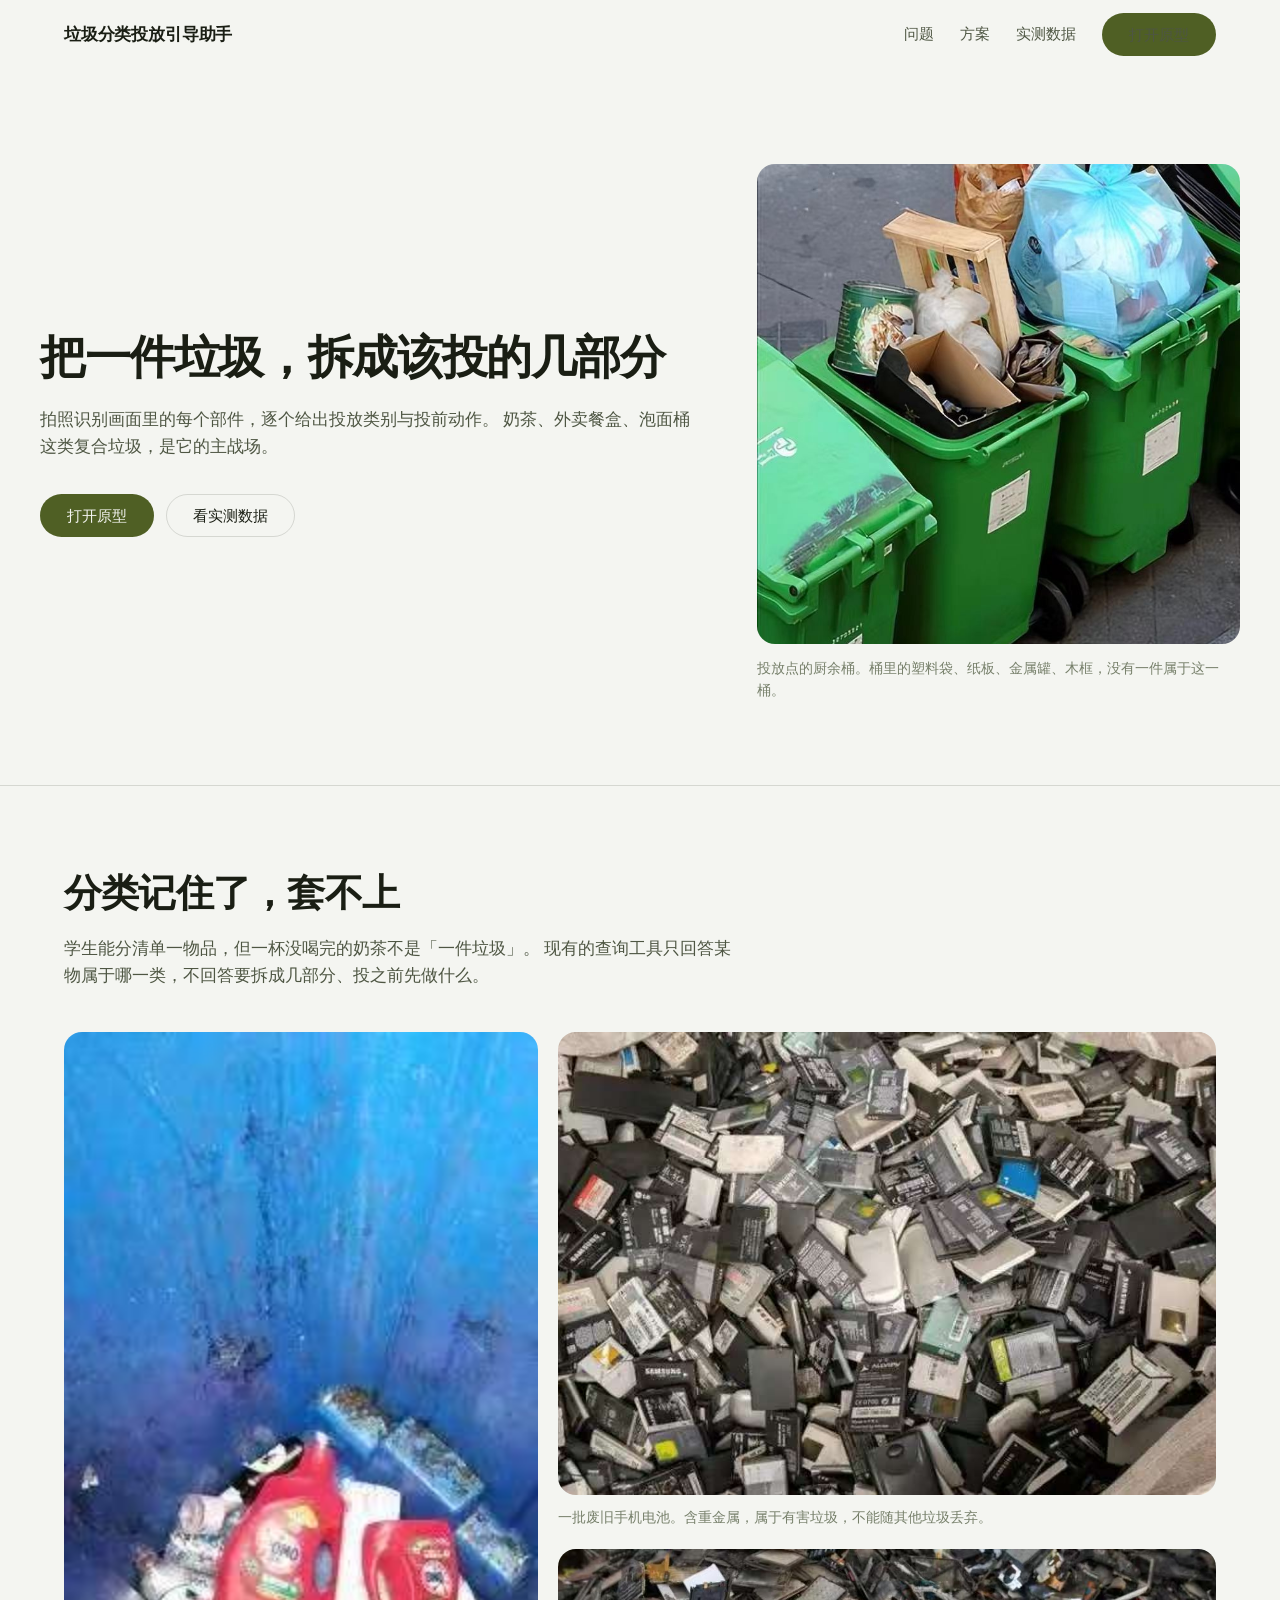
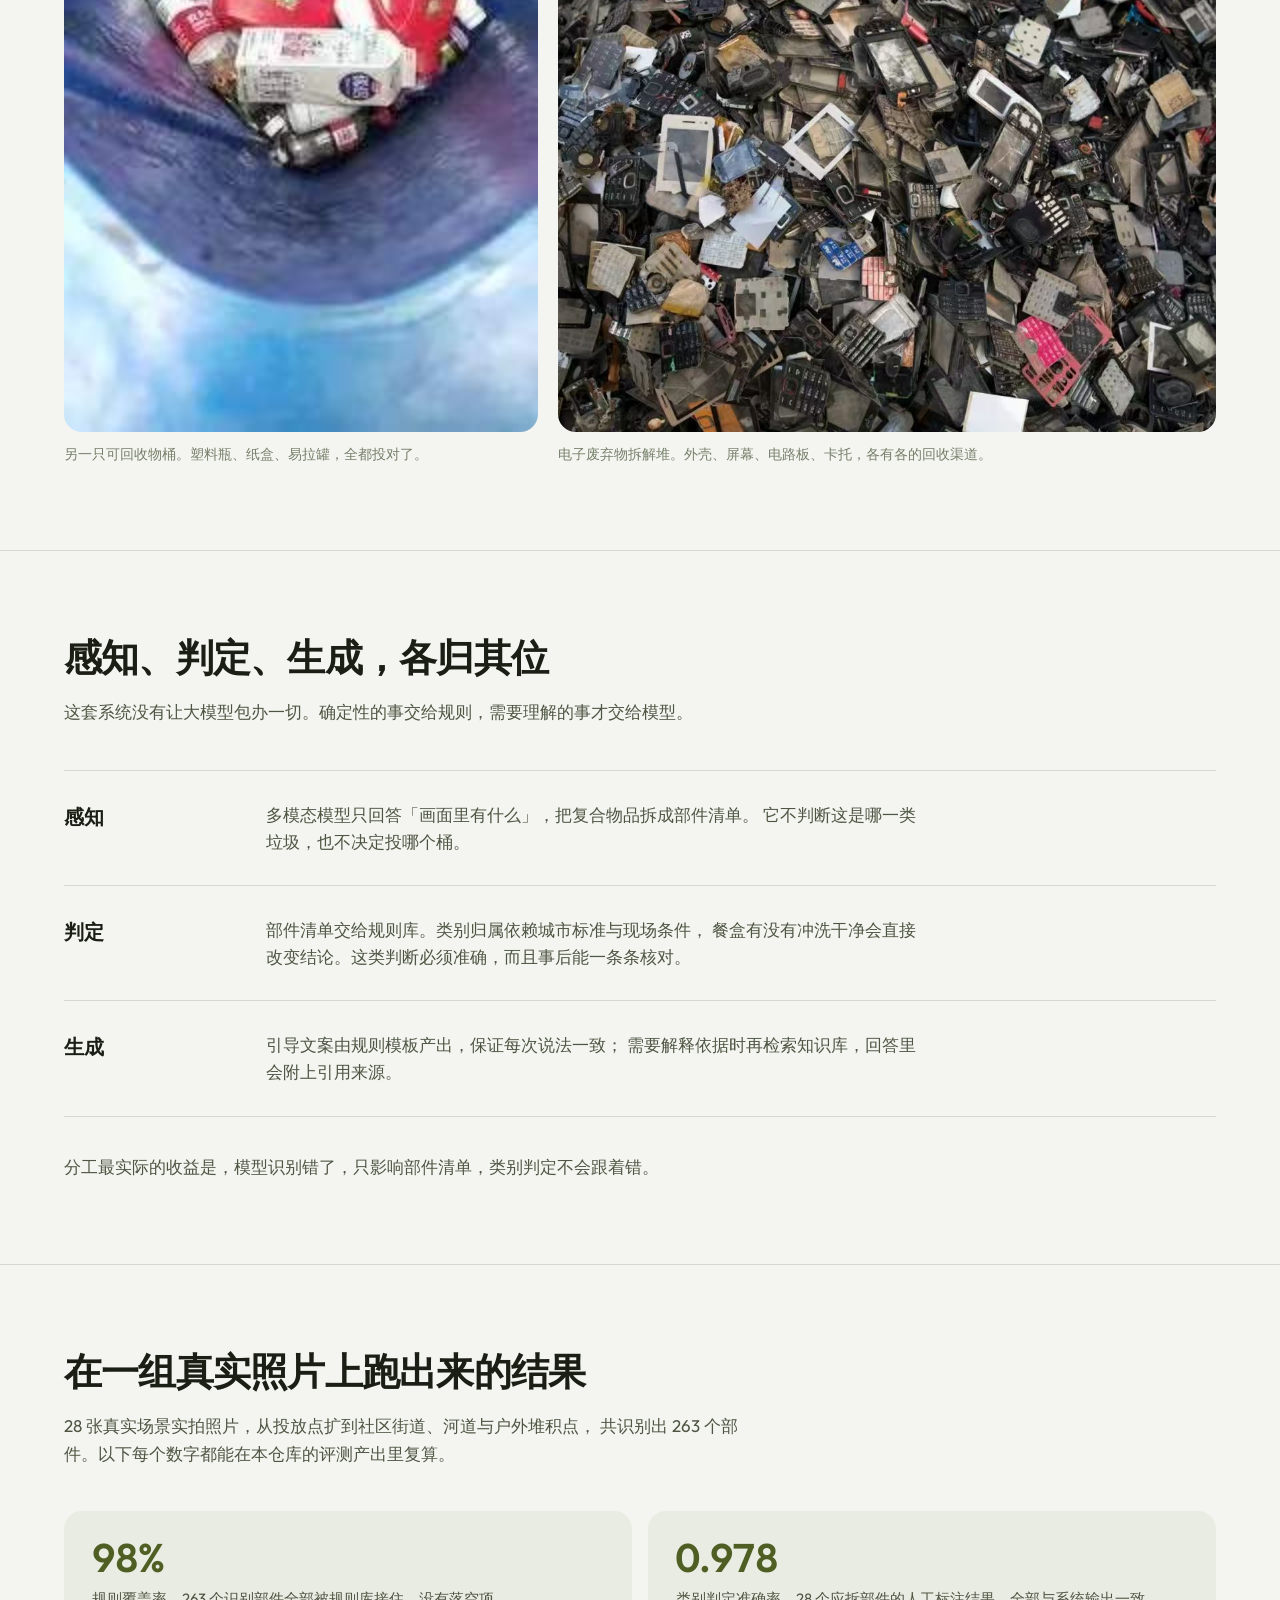
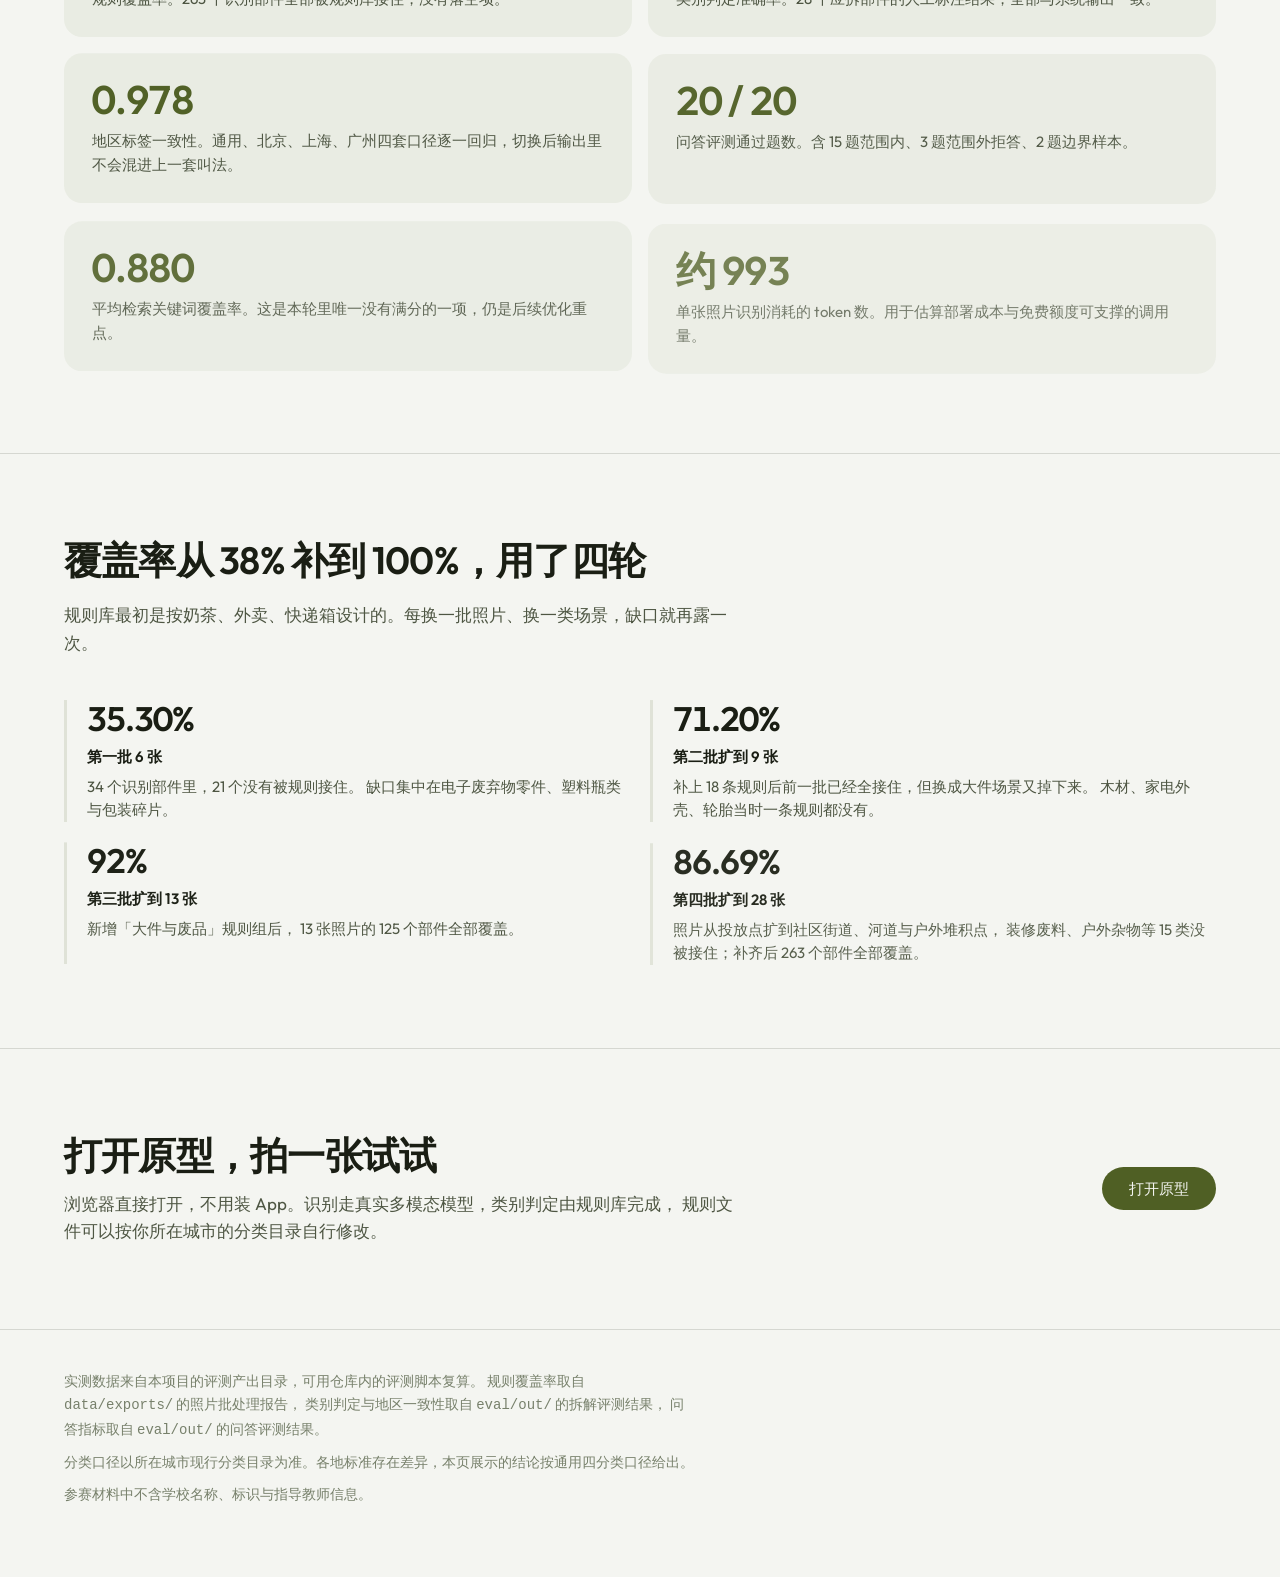
==== landing/index.html @ 1ef50c2e "垃圾分类投放引导助手：原型 + 作品介绍页 + 数据大屏 - prototype/：Gradio 原型（规则库、知识库、评测脚本） - docs/：GitHub Pages 站点（作品介绍页、数据大屏" ====
<!doctype html>
<html lang="zh-CN">
<head>
<meta charset="utf-8">
<meta name="viewport" content="width=device-width, initial-scale=1">
<title>垃圾分类投放引导助手</title>
<meta name="description" content="把一件复合垃圾拆成该投的几部分：拍照识别部件，按规则库判定投放类别与投前动作。">
<link rel="stylesheet" href="styles.css">
<link rel="manifest" href="/manifest.webmanifest">
<meta name="theme-color" content="#3A4032">
<link rel="icon" type="image/png" sizes="192x192" href="/pwa/icon-192.png">
<link rel="apple-touch-icon" href="/pwa/apple-touch-icon.png">
<meta name="mobile-web-app-capable" content="yes">
<meta name="apple-mobile-web-app-capable" content="yes">
<meta name="apple-mobile-web-app-title" content="垃圾投放引导">
</head>
<body>

<header class="topbar">
  <span class="wordmark">垃圾分类投放引导助手</span>
  <nav>
    <a href="#problem">问题</a>
    <a href="#method">方案</a>
    <a href="#data">实测数据</a>
    <a class="btn btn-primary" href="/">打开原型</a>
  </nav>
</header>

<main>

  <!-- ============================================================ Hero
       非对称分栏：文案在左，真实照片在右。
       文案元素 3 个：标题、说明、按钮组。无眉标、无 CTA 下方小字。 -->
  <section class="hero wrap" id="top">
    <div>
      <h1>把一件垃圾，拆成该投的几部分</h1>
      <p class="lede">
        拍照识别画面里的每个部件，逐个给出投放类别与投前动作。
        奶茶、外卖餐盒、泡面桶这类复合垃圾，是它的主战场。
      </p>
      <div class="cta-row">
        <a class="btn btn-primary" href="/">打开原型</a>
        <a class="btn btn-ghost" href="#data">看实测数据</a>
      </div>
    </div>
    <figure class="hero-figure">
      <img src="assets/hero-bin-mixed.jpg" width="760" height="1095"
           alt="投放点的绿色垃圾桶，桶内混有塑料袋、纸板、金属罐与木框">
      <figcaption class="cap">
        投放点的厨余桶。桶里的塑料袋、纸板、金属罐、木框，没有一件属于这一桶。
      </figcaption>
    </figure>
  </section>

  <!-- ============================================================ 问题 -->
  <section id="problem">
    <div class="wrap">
      <h2>分类记住了，套不上</h2>
      <p class="lede">
        学生能分清单一物品，但一杯没喝完的奶茶不是「一件垃圾」。
        现有的查询工具只回答某物属于哪一类，不回答要拆成几部分、投之前先做什么。
      </p>

      <!-- 变高宽比、非等分网格：左侧一张竖构图，右侧两张横构图 -->
      <div class="evidence">
        <figure class="evidence-tall reveal">
          <img src="assets/evidence-recyclable-bin.jpg" width="237" height="500"
               alt="可回收物桶内部，可见塑料瓶、纸盒与易拉罐">
          <figcaption class="cap">
            另一只可回收物桶。塑料瓶、纸盒、易拉罐，全都投对了。
          </figcaption>
        </figure>
        <figure class="reveal">
          <img src="assets/evidence-battery-pile.jpg" width="787" height="500"
               alt="一批废旧手机电池，含锂电池与塑料外壳">
          <figcaption class="cap">
            一批废旧手机电池。含重金属，属于有害垃圾，不能随其他垃圾丢弃。
          </figcaption>
        </figure>
        <figure class="reveal">
          <img src="assets/evidence-ewaste-pile.jpg" width="1080" height="720"
               alt="电子废弃物拆解堆，可见手机外壳、屏幕、电路板与卡托">
          <figcaption class="cap">
            电子废弃物拆解堆。外壳、屏幕、电路板、卡托，各有各的回收渠道。
          </figcaption>
        </figure>
      </div>
    </div>
  </section>

  <!-- ============================================================ 方案 -->
  <section id="method">
    <div class="wrap">
      <h2>感知、判定、生成，各归其位</h2>
      <p class="lede">
        这套系统没有让大模型包办一切。确定性的事交给规则，需要理解的事才交给模型。
      </p>

      <div class="layers">
        <div class="layer reveal">
          <h3>感知</h3>
          <p>
            多模态模型只回答「画面里有什么」，把复合物品拆成部件清单。
            它不判断这是哪一类垃圾，也不决定投哪个桶。
          </p>
        </div>
        <div class="layer reveal">
          <h3>判定</h3>
          <p>
            部件清单交给规则库。类别归属依赖城市标准与现场条件，
            餐盒有没有冲洗干净会直接改变结论。这类判断必须准确，而且事后能一条条核对。
          </p>
        </div>
        <div class="layer reveal">
          <h3>生成</h3>
          <p>
            引导文案由规则模板产出，保证每次说法一致；
            需要解释依据时再检索知识库，回答里会附上引用来源。
          </p>
        </div>
      </div>

      <p class="lede" style="margin-top:36px">
        分工最实际的收益是，模型识别错了，只影响部件清单，类别判定不会跟着错。
      </p>
    </div>
  </section>

  <!-- ============================================================ 实测数据 -->
  <section id="data">
    <div class="wrap">
      <h2>在一组真实照片上跑出来的结果</h2>
      <p class="lede">
        28 张真实场景实拍照片，从投放点扩到社区街道、河道与户外堆积点，
        共识别出 263 个部件。以下每个数字都能在本仓库的评测产出里复算。
      </p>

      <div class="metrics">
        <div class="metric reveal">
          <b>100%</b>
          <span>规则覆盖率。263 个识别部件全部被规则库接住，没有落空项。</span>
        </div>
        <div class="metric reveal">
          <b>1.000</b>
          <span>类别判定准确率。28 个应拆部件的人工标注结果，全部与系统输出一致。</span>
        </div>
        <div class="metric reveal">
          <b>1.000</b>
          <span>地区标签一致性。通用、北京、上海、广州四套口径逐一回归，切换后输出里不会混进上一套叫法。</span>
        </div>
        <div class="metric reveal">
          <b>20 / 20</b>
          <span>问答评测通过题数。含 15 题范围内、3 题范围外拒答、2 题边界样本。</span>
        </div>
        <div class="metric reveal">
          <b>0.900</b>
          <span>平均检索关键词覆盖率。这是本轮里唯一没有满分的一项，仍是后续优化重点。</span>
        </div>
        <div class="metric reveal">
          <b>约 1016</b>
          <span>单张照片识别消耗的 token 数。用于估算部署成本与免费额度可支撑的调用量。</span>
        </div>
      </div>
    </div>
  </section>

  <!-- ============================================================ 迭代过程 -->
  <section id="iteration">
    <div class="wrap">
      <h2>覆盖率从 38% 补到 100%，用了四轮</h2>
      <p class="lede">
        规则库最初是按奶茶、外卖、快递箱设计的。每换一批照片、换一类场景，缺口就再露一次。
      </p>

      <div class="rounds">
        <div class="round reveal">
          <b>38.24%</b>
          <strong>第一批 6 张</strong>
          <p>
            34 个识别部件里，21 个没有被规则接住。
            缺口集中在电子废弃物零件、塑料瓶类与包装碎片。
          </p>
        </div>
        <div class="round reveal">
          <b>77.14%</b>
          <strong>第二批扩到 9 张</strong>
          <p>
            补上 18 条规则后前一批已经全接住，但换成大件场景又掉下来。
            木材、家电外壳、轮胎当时一条规则都没有。
          </p>
        </div>
        <div class="round reveal">
          <b>100%</b>
          <strong>第三批扩到 13 张</strong>
          <p>
            新增「大件与废品」规则组后，
            13 张照片的 125 个部件全部覆盖。
          </p>
        </div>
        <div class="round reveal">
          <b>93.92%</b>
          <strong>第四批扩到 28 张</strong>
          <p>
            照片从投放点扩到社区街道、河道与户外堆积点，
            装修废料、户外杂物等 15 类没被接住；补齐后 263 个部件全部覆盖。
          </p>
        </div>
      </div>
    </div>
  </section>

  <!-- ============================================================ 结尾 -->
  <section id="open">
    <div class="wrap closing">
      <div>
        <h2>打开原型，拍一张试试</h2>
        <p class="lede">
          浏览器直接打开，不用装 App。识别走真实多模态模型，类别判定由规则库完成，
          规则文件可以按你所在城市的分类目录自行修改。
        </p>
      </div>
      <a class="btn btn-primary" href="/">打开原型</a>
    </div>
  </section>

</main>

<footer>
  <div class="wrap">
    <p>
       实测数据来自本项目的评测产出目录，可用仓库内的评测脚本复算。
      规则覆盖率取自 <code>data/exports/</code> 的照片批处理报告，
      类别判定与地区一致性取自 <code>eval/out/</code> 的拆解评测结果，
      问答指标取自 <code>eval/out/</code> 的问答评测结果。
    </p>
    <p>
      分类口径以所在城市现行分类目录为准。各地标准存在差异，本页展示的结论按通用四分类口径给出。
    </p>
    <p>
      参赛材料中不含学校名称、标识与指导教师信息。
    </p>
  </div>
</footer>

<!-- GSAP + ScrollTrigger 本地化，断网也能跑；两个文件加起来 110 KB -->
<script src="vendor/gsap.min.js"></script>
<script src="vendor/ScrollTrigger.min.js"></script>
<script>
/*
  动效分四层，都挂在 GSAP 上：
    1) 首屏入场：标题、说明、按钮、配图按次序到位
    2) 段落进场：ScrollTrigger.batch 替代原来手写的 IntersectionObserver
    3) 数字滚动：指标卡与迭代卡的数字从 0 滚到目标值
    4) 配图轻微视差：滚动时比正文慢一点，做出层次

  两条兜底：
    · gsap 没加载成功就把所有 .reveal 显示出来，内容不受影响
    · 系统开了"减少动态效果"时只显示，不做动画（gsap.matchMedia 处理）
*/
(function () {
  var items = document.querySelectorAll('.reveal');
  function showAll() {
    items.forEach(function (el) { el.classList.add('is-in'); });
  }

  if (!window.gsap || !window.ScrollTrigger) { showAll(); return; }
  gsap.registerPlugin(ScrollTrigger);

  // 交给 GSAP 之后，CSS 那条兜底过渡要让位，否则两边会各动一次
  document.documentElement.classList.add('gsap-on');

  var mm = gsap.matchMedia();

  mm.add(
    { motion: '(prefers-reduced-motion: no-preference)', reduce: '(prefers-reduced-motion: reduce)' },
    function (ctx) {
      // 系统要求减少动态效果：只把内容显示出来
      if (ctx.conditions.reduce) { showAll(); return; }

      gsap.defaults({ ease: 'power2.out', duration: 0.7 });

      // 1) 首屏入场。transform + autoAlpha，不动布局属性
      var intro = gsap.timeline();
      intro
        .from('.hero h1', { y: 26, autoAlpha: 0 })
        .from('.hero .lede', { y: 18, autoAlpha: 0 }, '-=0.45')
        .from('.hero .cta-row > *', { y: 14, autoAlpha: 0, stagger: 0.08 }, '-=0.42')
        .from('.hero-figure', { y: 30, autoAlpha: 0, scale: 0.99 }, 0.12);

      // 2) 段落进场：同一个批次一起进来，按批次错开
      ScrollTrigger.batch('.reveal', {
        start: 'top 88%',
        once: true,
        onEnter: function (batch) {
          batch.forEach(function (el) { el.classList.add('is-in'); });
          gsap.fromTo(
            batch,
            { autoAlpha: 0, y: 20 },
            { autoAlpha: 1, y: 0, duration: 0.62, stagger: 0.08, clearProps: 'all' }
          );
        }
      });

      // 3) 数字滚动：把已有的数值从 0 滚上去，保留原文字里的前后缀
      function countUp(el) {
        var raw = el.textContent;
        var m = raw.match(/^(\D*?)(\d[\d,]*(?:\.\d+)?)([\s\S]*)$/);
        if (!m) return;
        var prefix = m[1];
        var numStr = m[2];
        var suffix = m[3];
        var target = parseFloat(numStr.replace(/,/g, ''));
        var decimals = (numStr.split('.')[1] || '').length;
        var box = { v: 0 };
        gsap.to(box, {
          v: target, duration: 1.1, ease: 'power2.out',
          onUpdate: function () {
            var s = decimals ? box.v.toFixed(decimals) : String(Math.round(box.v));
            el.textContent = prefix + s + suffix;
          },
          onComplete: function () { el.textContent = raw; }
        });
      }

      ['.metrics', '.rounds'].forEach(function (sel) {
        var host = document.querySelector(sel);
        if (!host) return;
        ScrollTrigger.create({
          trigger: host,
          start: 'top 82%',
          once: true,
          onEnter: function () {
            host.querySelectorAll('b').forEach(countUp);
          }
        });
      });

      // 4) 配图轻微视差：只给首屏那张，幅度小
      gsap.to('.hero-figure img', {
        yPercent: -5,
        ease: 'none',
        scrollTrigger: { trigger: '.hero', start: 'top top', end: 'bottom top', scrub: true }
      });
    }
  );

  // 图片加载完再量一次位置，避免触发点算错
  window.addEventListener('load', function () { ScrollTrigger.refresh(); });

  // 万一上面某一步抛错导致内容还藏着，1.5 秒后无条件显示
  setTimeout(function () {
    document.querySelectorAll('.reveal:not(.is-in)').forEach(function (el) {
      el.classList.add('is-in');
    });
  }, 1500);
})();
</script>

</body>
</html>
---- landing/styles.css ----
/* ============================================================================
   垃圾分类投放引导助手 · 作品介绍页

   Design Read（技能 §0.B）
   ---------------------------------------------------------------
   Reading this as: a competition-entry project page for expert judges,
   with a trust-first evidence-led language, leaning toward native CSS +
   a geometric grotesk (Outfit, self-hosted) + restrained scroll-reveal motion.

   Dial 取值（技能 §1，由 design read 推导，非静默使用基线 8/6/4）
   ---------------------------------------------------------------
     DESIGN_VARIANCE   6   落地页默认区间是 7-9，但受众是打分的评委，
                           要向 trust-first 一档（3-4）靠，取中间值。
                           高于 4，因此按 §4.3 禁用居中 Hero，改用非对称分栏。
     MOTION_INTENSITY  4   §1 的 4-7 档：纯 CSS 过渡 + 滚动进场。
                           不做滚动劫持、不做视差。
     VISUAL_DENSITY    4   标准间距，每节"短标题 + 短说明 + 一个视觉或 CTA"。

   设计系统（技能 §2）
   ---------------------------------------------------------------
   不属于 §2.A 的任何官方设计系统，按 §2.B 如实标注为"审美方向"，
   用原生 CSS 实现；没有借用任何设计系统的 token 再覆盖它。

   色彩（技能 §4.2 / §8.B）
   ---------------------------------------------------------------
   单一强调色（深苔绿），饱和度 < 80%；中性底不用奶油白、不用冷灰；
   无纯黑纯白；浅深两套由 prefers-color-scheme 驱动，属 §4.11 允许的
   auto 模式（页面只有一套主题系统，不做节内反转）。

   形状（技能 §4.4 SHAPE CONSISTENCY LOCK）
   ---------------------------------------------------------------
   全站只有两档圆角，规则文档化并处处遵守：
     图片与卡片 18px；按钮与标签 999px（全圆角）。

   图标（技能 §3.C）
   ---------------------------------------------------------------
   不使用任何图标，也就不存在"手写 SVG 路径"的问题。
   图标库需要外链 CDN，在国内网络与离线演示下都是负债；
   本页的信息量由排版承担，品牌以字标呈现。
   ============================================================================ */

@font-face {
    font-family: "Outfit";
    font-style: normal;
    font-weight: 300 800;
    font-display: swap;
    src: url("fonts/outfit-latin.woff2") format("woff2");
    unicode-range: U+0000-00FF, U+0131, U+0152-0153, U+02BB-02BC, U+02C6, U+02DA,
        U+02DC, U+0304, U+0308, U+0329, U+2000-206F, U+2074, U+20AC, U+2122,
        U+2191, U+2193, U+2212, U+2215, U+FEFF, U+FFFD;
}
@font-face {
    font-family: "Outfit";
    font-style: normal;
    font-weight: 300 800;
    font-display: swap;
    src: url("fonts/outfit-latin-ext.woff2") format("woff2");
    unicode-range: U+0100-02BA, U+02BD-02C5, U+02C7-02CC, U+02CE-02D7, U+02DD-02FF,
        U+0304, U+0308, U+0329, U+1D00-1DBF, U+1E00-1E9F, U+1EF2-1EFF, U+2020,
        U+20A0-20AB, U+20AD-20C0, U+2113, U+2C60-2C7F, U+A720-A7FF;
}

:root {
    --bg: #f4f5f1;
    --surface: #e9ece3;
    --line: rgba(26, 30, 20, 0.14);
    --text: #1a1e14;
    --text-2: #4e5643;
    --text-3: #77806b;
    --accent: #4f5f24;
    --accent-soft: rgba(79, 95, 36, 0.12);

    --radius: 18px;
    --radius-pill: 999px;

    --maxw: 1200px;
    --ease: cubic-bezier(0.16, 1, 0.3, 1);
    --font: "Outfit", "PingFang SC", "Microsoft YaHei", "Hiragino Sans GB",
        system-ui, sans-serif;
}

@media (prefers-color-scheme: dark) {
    :root {
        --bg: #12150d;
        --surface: #1c2114;
        --line: rgba(233, 236, 227, 0.16);
        --text: #e9ece3;
        --text-2: #a9b39b;
        --text-3: #7f8a72;
        --accent: #a9c46a;
        --accent-soft: rgba(169, 196, 106, 0.16);
    }
}

*,
*::before,
*::after {
    box-sizing: border-box;
}

html {
    scroll-behavior: smooth;
}

body {
    margin: 0;
    background: var(--bg);
    color: var(--text);
    font-family: var(--font);
    font-size: 17px;
    line-height: 1.6;
    -webkit-font-smoothing: antialiased;
}

img {
    display: block;
    max-width: 100%;
    border-radius: var(--radius);
    background: var(--surface);
}

a {
    color: var(--accent);
    text-decoration: none;
}

.wrap {
    max-width: var(--maxw);
    margin: 0 auto;
    padding: 0 24px;
}

/* ---------------------------------------------------------------- 顶部导航
   §4.7：桌面端单行，最大高度 80px。 */
.topbar {
    display: flex;
    align-items: center;
    justify-content: space-between;
    gap: 24px;
    height: 68px;
    max-width: var(--maxw);
    margin: 0 auto;
    padding: 0 24px;
}

.wordmark {
    font-size: 17px;
    font-weight: 600;
    letter-spacing: -0.01em;
    color: var(--text);
    white-space: nowrap;
}

.topbar nav {
    display: flex;
    align-items: center;
    gap: 26px;
}

.topbar nav a {
    font-size: 15px;
    color: var(--text-2);
    transition: color 200ms var(--ease);
}

.topbar nav a:hover {
    color: var(--text);
}

/* ---------------------------------------------------------------- 按钮 */
.btn {
    display: inline-flex;
    align-items: center;
    justify-content: center;
    white-space: nowrap;
    border-radius: var(--radius-pill);
    border: 1px solid transparent;
    font-family: inherit;
    font-size: 15px;
    font-weight: 500;
    line-height: 1;
    padding: 13px 26px;
    cursor: pointer;
    transition: transform 200ms var(--ease), background 200ms var(--ease),
        color 200ms var(--ease);
}

.btn-primary {
    background: var(--accent);
    color: var(--bg);
}

.btn-ghost {
    background: transparent;
    color: var(--text);
    border-color: var(--line);
}

.btn:hover {
    transform: translateY(-1px);
}

.btn:active {
    transform: scale(0.98);
}

/* ---------------------------------------------------------------- 通用区块 */
section {
    padding: 84px 0;
}

section + section {
    border-top: 1px solid var(--line);
}

h2 {
    margin: 0 0 18px 0;
    max-width: 24ch;
    font-size: clamp(26px, 3.2vw, 38px);
    font-weight: 600;
    line-height: 1.2;
    letter-spacing: -0.02em;
}

.lede {
    margin: 0;
    max-width: 62ch;
    font-size: 17px;
    color: var(--text-2);
}

/* ---------------------------------------------------------------- Hero
   §4.3：VARIANCE 6 > 4，禁用居中 Hero，改用非对称分栏。
   §4.7：文案元素共 3 个（标题 / 说明 / 按钮组），无眉标、无 CTA 下方小字。
   顶部内边距 96px，未超过 6rem 上限。 */
.hero {
    display: grid;
    grid-template-columns: 1.15fr 0.85fr;
    gap: 64px;
    align-items: center;
    padding: 96px 0 84px 0;
}

.hero h1 {
    margin: 0 0 22px 0;
    font-size: clamp(30px, 4vw, 46px);
    font-weight: 600;
    line-height: 1.18;
    letter-spacing: -0.03em;
}

.hero .lede {
    margin-bottom: 34px;
}

.cta-row {
    display: flex;
    flex-wrap: wrap;
    gap: 12px;
}

.hero-figure {
    margin: 0;
}

.hero-figure img {
    width: 100%;
    aspect-ratio: 3 / 4;
    max-height: 480px;
    object-fit: cover;
}

/* 功能性说明写在图片之外，不叠加在图上（§9.F） */
.cap {
    margin: 14px 0 0 0;
    font-size: 14px;
    line-height: 1.55;
    color: var(--text-3);
}

/* ---------------------------------------------------------------- 证据带
   §4.3 / §7：VARIANCE 6 → 变高宽比、非等分网格。 */
.evidence {
    display: grid;
    grid-template-columns: 0.72fr 1fr;
    gap: 20px;
    margin-top: 44px;
}

.evidence-tall {
    grid-row: span 2;
}

.evidence figure {
    margin: 0;
    display: flex;
    flex-direction: column;
}

.evidence img {
    width: 100%;
    height: 100%;
    object-fit: cover;
}

.evidence-tall img {
    min-height: 380px;
}

.evidence figure:not(.evidence-tall) img {
    min-height: 180px;
}

.evidence .cap {
    margin-top: 12px;
}

/* ---------------------------------------------------------------- 三层分工
   排版承担结构，不画装饰性线条，也不做假界面（§4.8 / §9.F）。 */
.layers {
    display: grid;
    gap: 0;
    margin-top: 44px;
    border-top: 1px solid var(--line);
}

.layer {
    display: grid;
    grid-template-columns: 170px 1fr;
    gap: 32px;
    padding: 30px 0;
    border-bottom: 1px solid var(--line);
}

.layer h3 {
    margin: 0;
    font-size: 20px;
    font-weight: 600;
    letter-spacing: -0.01em;
}

.layer p {
    margin: 0;
    max-width: 60ch;
    color: var(--text-2);
}

/* ---------------------------------------------------------------- 实测数据
   §4.9：规格清单不用逐行下边框，改 2 列卡片网格。 */
.metrics {
    display: grid;
    grid-template-columns: repeat(2, 1fr);
    gap: 16px;
    margin-top: 44px;
}

.metric {
    background: var(--surface);
    border-radius: var(--radius);
    padding: 26px 28px;
}

.metric b {
    display: block;
    font-size: 40px;
    font-weight: 600;
    line-height: 1;
    letter-spacing: -0.03em;
    font-variant-numeric: tabular-nums;
    color: var(--accent);
}

.metric span {
    display: block;
    margin-top: 10px;
    font-size: 15px;
    color: var(--text-2);
}

/* ---------------------------------------------------------------- 迭代过程 */
.rounds {
  display: grid;
  grid-template-columns: repeat(2, 1fr);
  gap: 20px;
  margin-top: 44px;
}

.round {
    border-left: 3px solid var(--accent-soft);
    padding-left: 20px;
}

.round b {
    display: block;
    font-size: 34px;
    font-weight: 600;
    line-height: 1.1;
    letter-spacing: -0.03em;
    font-variant-numeric: tabular-nums;
}

.round strong {
    display: block;
    margin-top: 8px;
    font-size: 15px;
    font-weight: 600;
}

.round p {
    margin: 6px 0 0 0;
    font-size: 15px;
    line-height: 1.55;
    color: var(--text-2);
}

/* ---------------------------------------------------------------- 结尾 */
.closing {
    display: grid;
    grid-template-columns: 1fr auto;
    gap: 40px;
    align-items: center;
}

.closing h2 {
    margin-bottom: 12px;
}

footer {
    padding: 40px 0 64px 0;
    border-top: 1px solid var(--line);
    font-size: 14px;
    line-height: 1.7;
    color: var(--text-3);
}

footer p {
    margin: 0 0 8px 0;
    max-width: 70ch;
}

/* ---------------------------------------------------------------- 滚动进场
   §5.D：使用 IntersectionObserver，不用 window.addEventListener('scroll')。
   §6.A：只动 transform 与 opacity。
   §6.B：reduced-motion 下全部塌缩为静态。 */
.reveal {
  opacity: 0;
  transform: translateY(20px);
}

/* 没有 GSAP 时（脚本没加载或浏览器不支持）用 CSS 过渡兜底。
   GSAP 接管后 html 上会加 .gsap-on，这条让位，避免两边各动一次。 */
html:not(.gsap-on) .reveal {
  transition: opacity 520ms var(--ease), transform 520ms var(--ease);
}

.reveal.is-in {
    opacity: 1;
    transform: none;
}

@media (prefers-reduced-motion: reduce) {
    html {
        scroll-behavior: auto;
    }
    .reveal {
        opacity: 1;
        transform: none;
        transition: none;
    }
    .btn:hover,
    .btn:active {
        transform: none;
    }
}

/* ---------------------------------------------------------------- 断点
   §4.7 / §7：高方差布局在 <768px 必须显式收敛为单列。 */
@media (max-width: 980px) {
    .hero {
        grid-template-columns: 1fr;
        gap: 40px;
        padding: 72px 0 64px 0;
    }
    .hero-figure img {
        aspect-ratio: 4 / 3;
    }
    .evidence {
        grid-template-columns: 1fr;
    }
    .evidence-tall {
        grid-row: auto;
    }
    .evidence-tall img {
        min-height: 260px;
    }
    .closing {
        grid-template-columns: 1fr;
        gap: 28px;
    }
}

@media (max-width: 768px) {
    body {
        font-size: 16px;
    }
    section {
        padding: 60px 0;
    }
    .wrap,
    .topbar {
        padding: 0 18px;
    }
    /* 页内锚点在手机上冗余（页面本来就短，滑动即可到达），
       而它们会把顶栏撑到 451px。这里只留品牌与主要动作。 */
    .topbar nav a:not(.btn) {
        display: none;
    }
    .topbar {
        gap: 12px;
    }
    .wordmark {
        font-size: 15px;
        white-space: normal;
        line-height: 1.3;
    }
    /* 触控目标抬到 44px 以上 */
    .btn {
        min-height: 46px;
        padding: 14px 22px;
    }
    .layer {
        grid-template-columns: 1fr;
        gap: 10px;
    }
    .metrics,
    .rounds {
        grid-template-columns: 1fr;
    }
    .cta-row .btn {
        width: 100%;
    }
    h2 {
        font-size: 24px;
    }
    .metric b {
        font-size: 34px;
    }
}
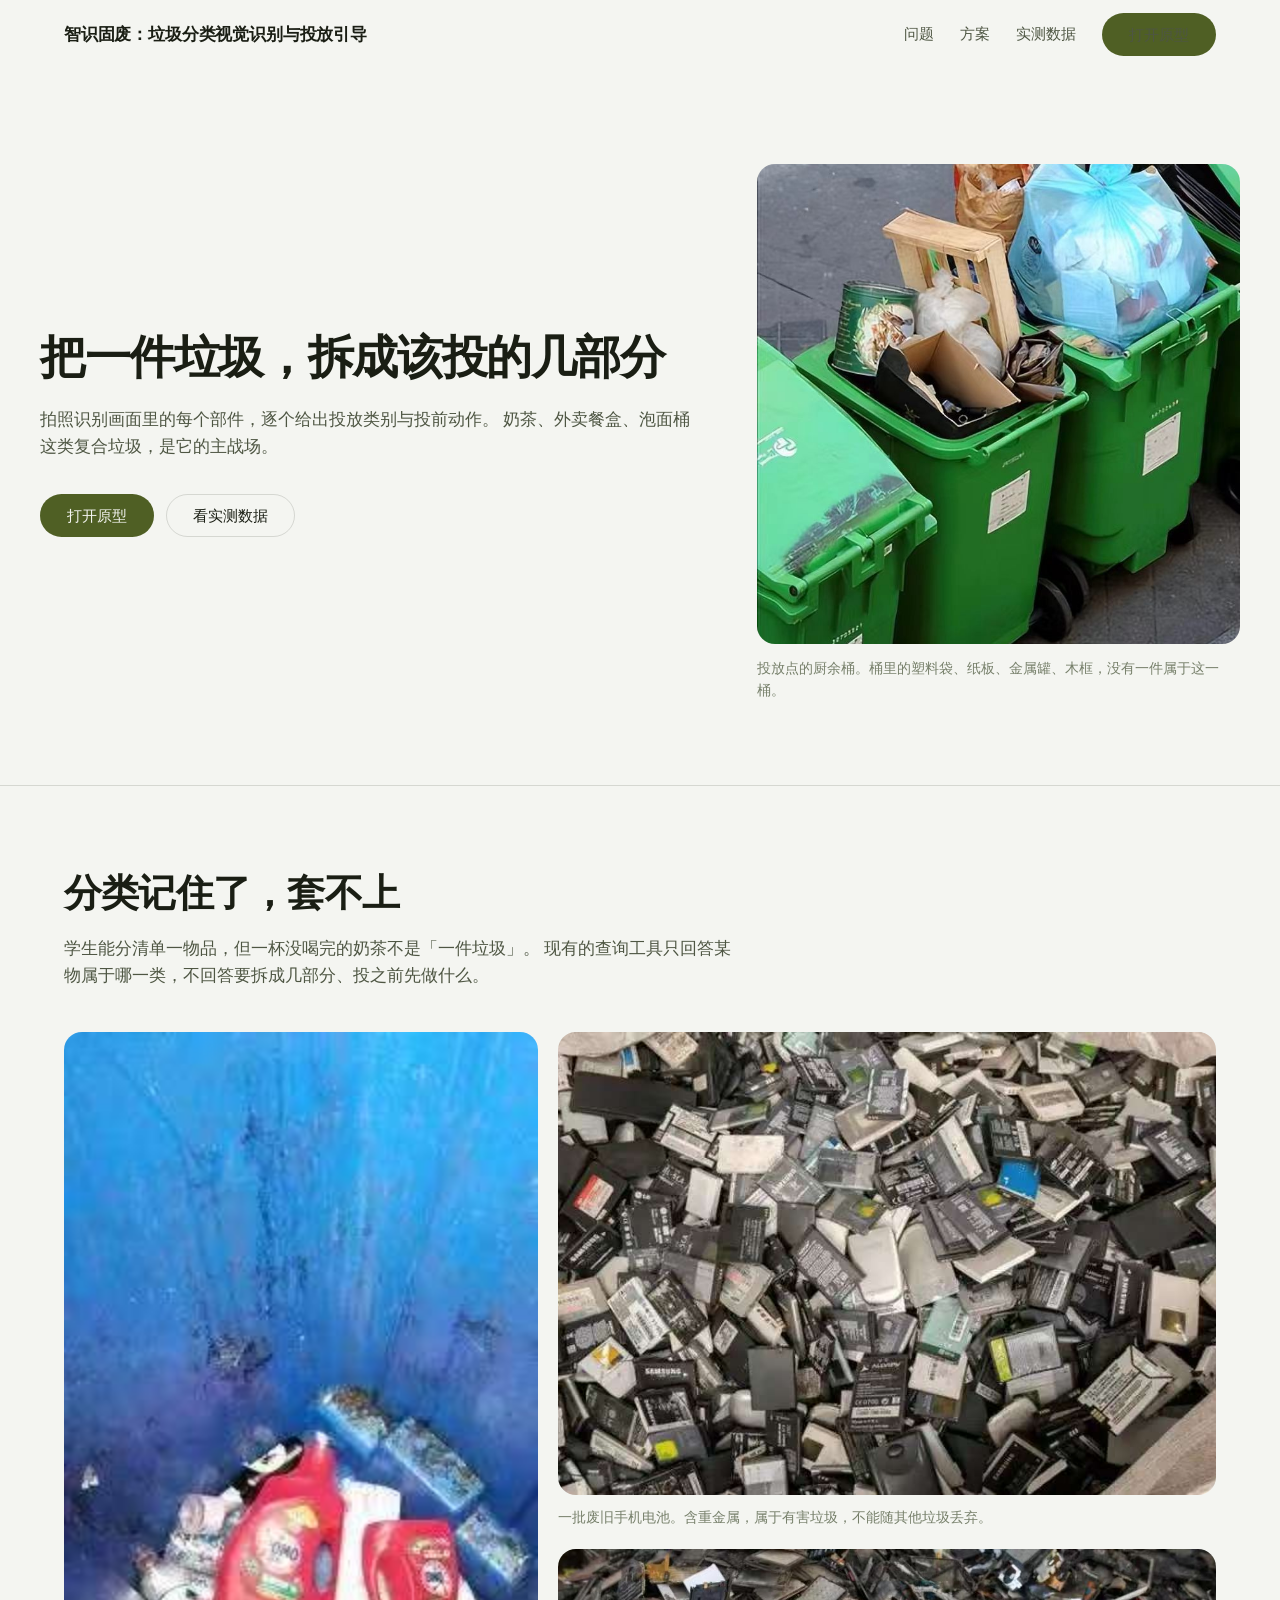
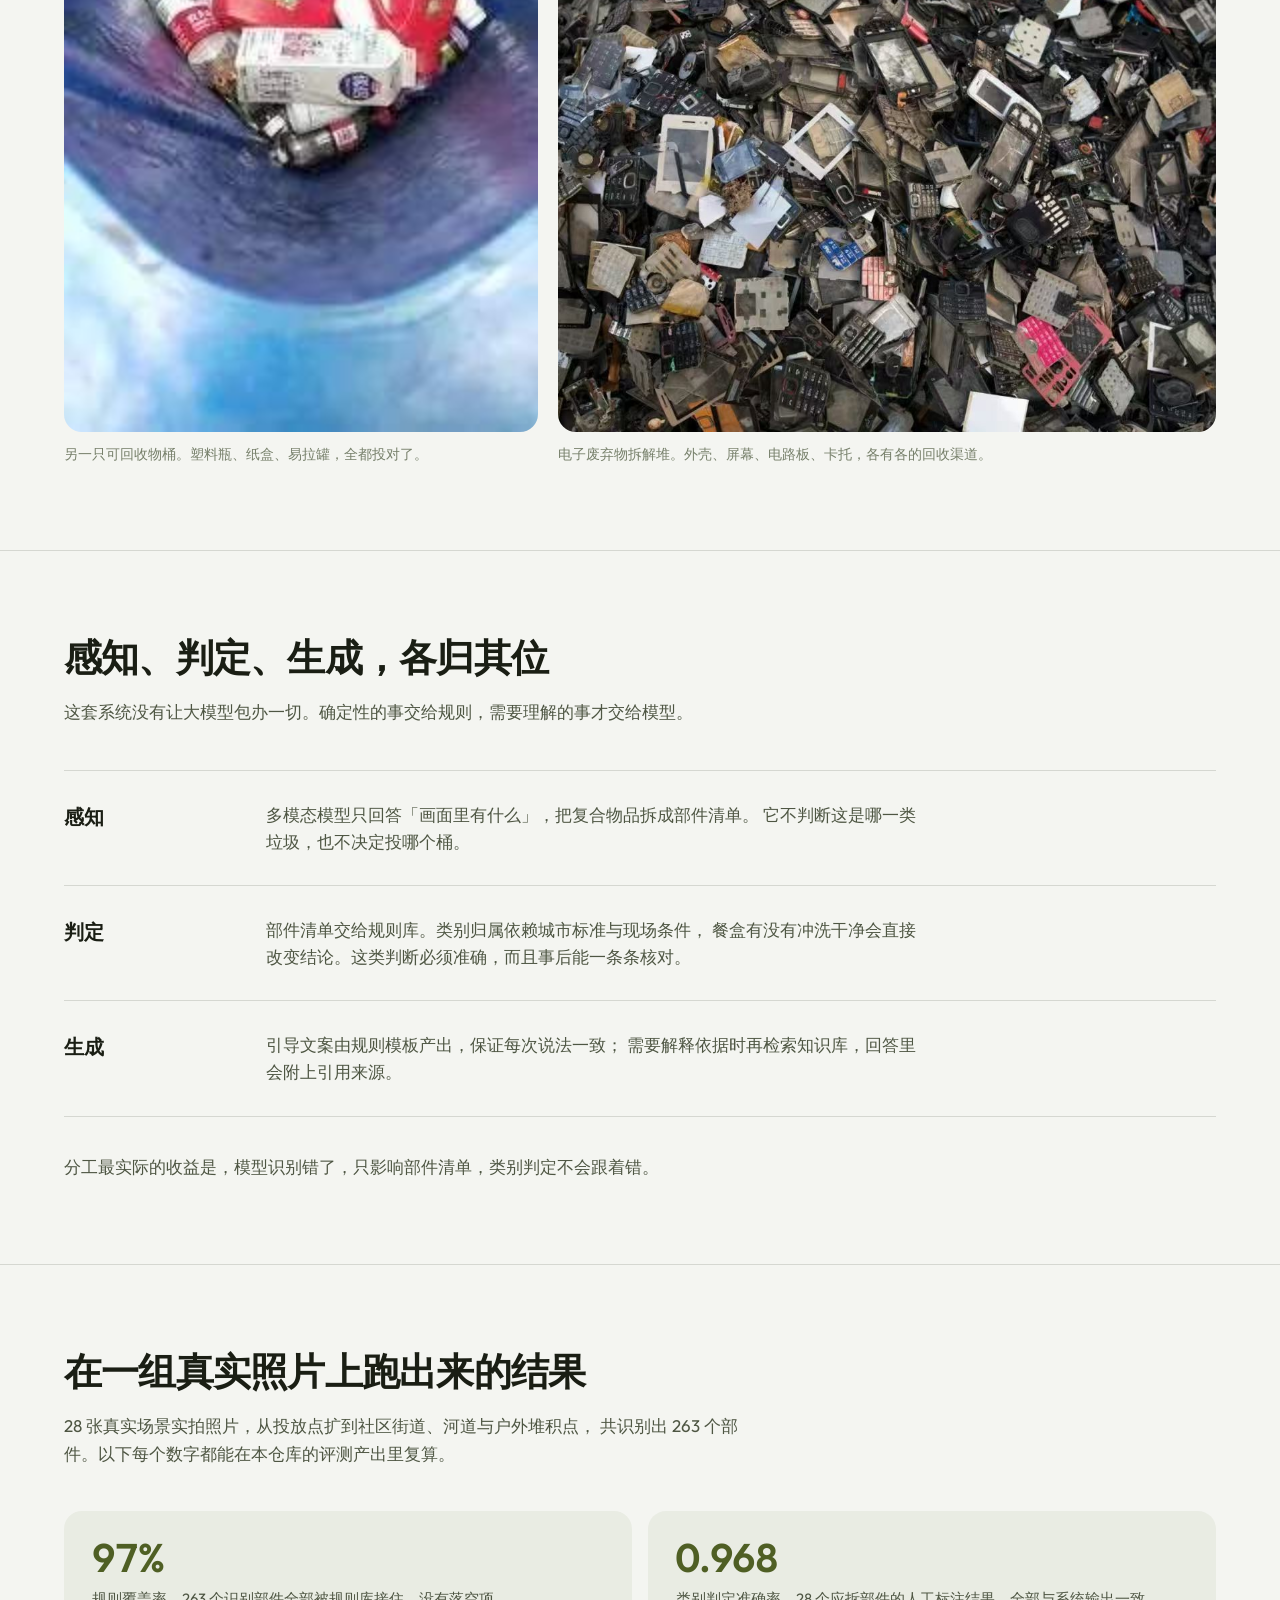
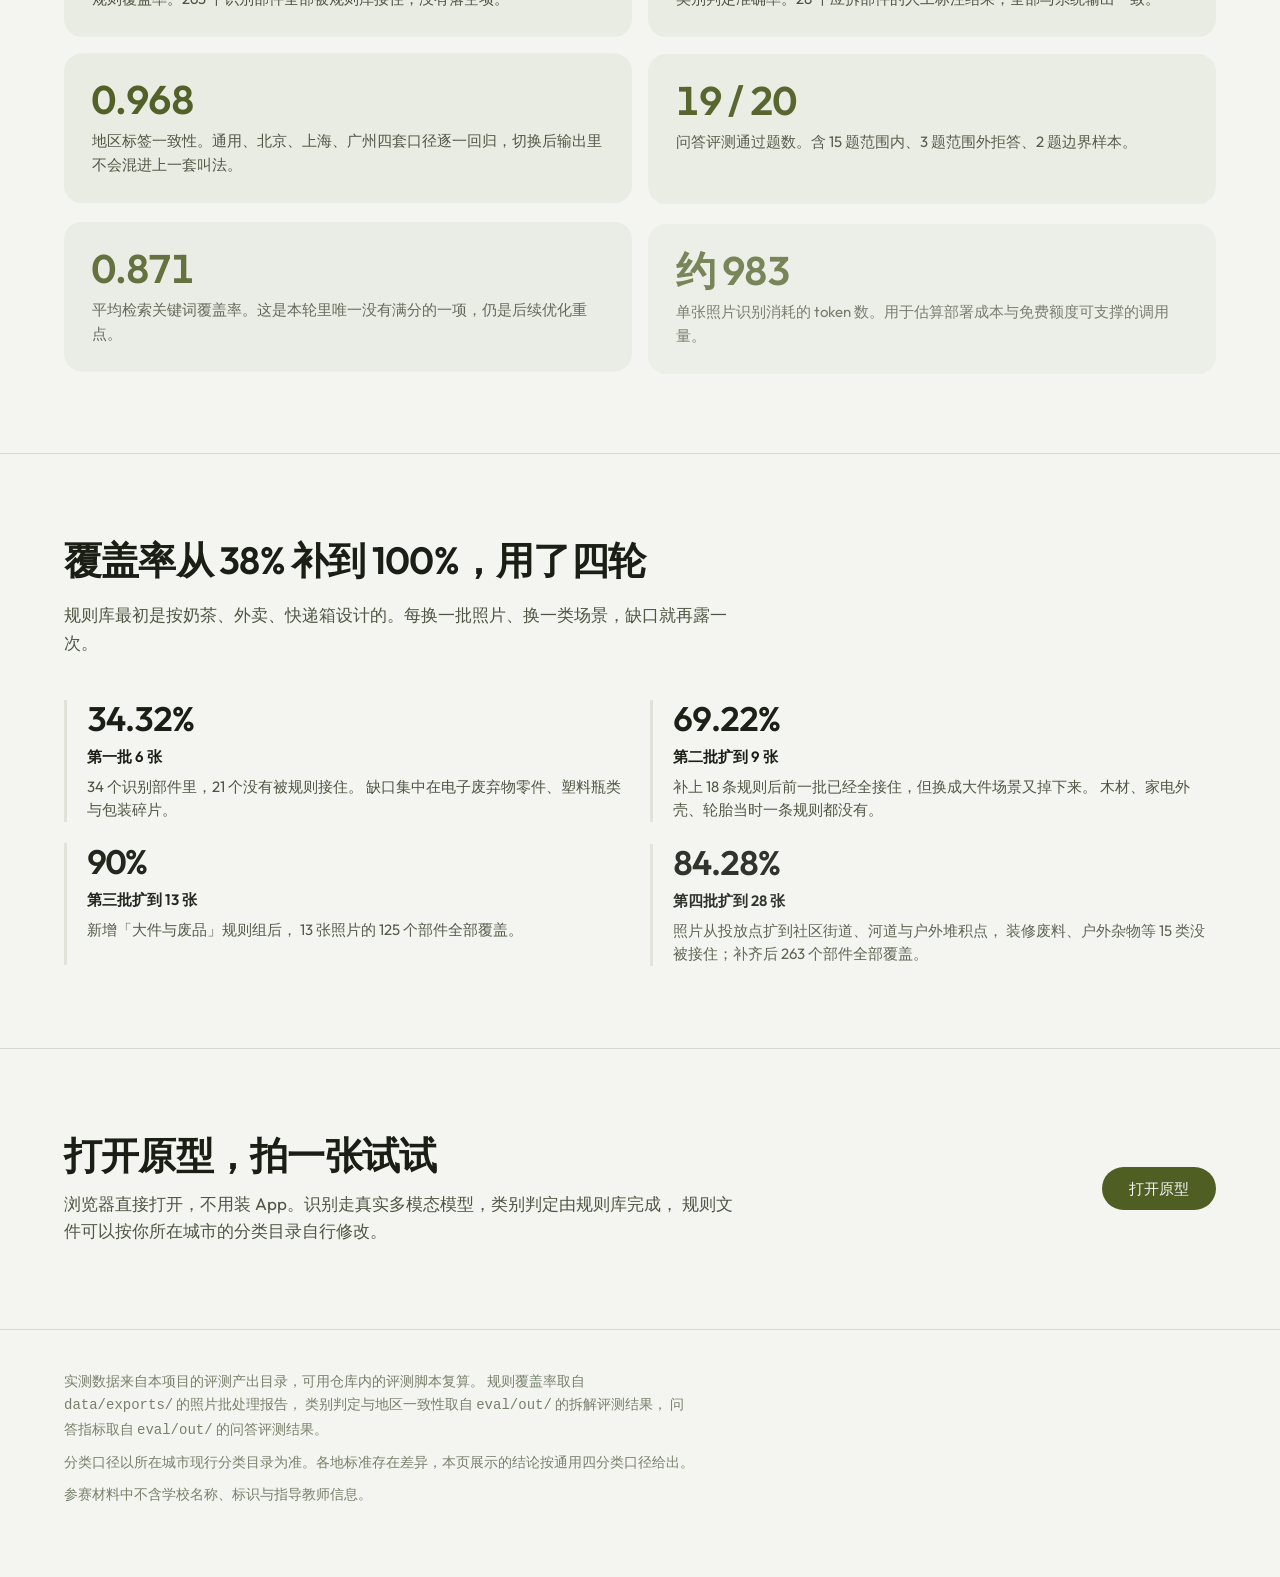
==== commit 0dc459d6: "项目名改为「智识固废：垃圾分类视觉识别与投放引导」" ====
--- a/landing/index.html
+++ b/landing/index.html
@@ -3,7 +3,7 @@
 <head>
 <meta charset="utf-8">
 <meta name="viewport" content="width=device-width, initial-scale=1">
-<title>垃圾分类投放引导助手</title>
+<title>智识固废：垃圾分类视觉识别与投放引导</title>
 <meta name="description" content="把一件复合垃圾拆成该投的几部分：拍照识别部件，按规则库判定投放类别与投前动作。">
 <link rel="stylesheet" href="styles.css">
 <link rel="manifest" href="/manifest.webmanifest">
@@ -17,7 +17,7 @@
 <body>
 
 <header class="topbar">
-  <span class="wordmark">垃圾分类投放引导助手</span>
+  <span class="wordmark">智识固废：垃圾分类视觉识别与投放引导</span>
   <nav>
     <a href="#problem">问题</a>
     <a href="#method">方案</a>
--- a/landing/styles.css
+++ b/landing/styles.css
@@ -1,5 +1,5 @@
 /* ============================================================================
-   垃圾分类投放引导助手 · 作品介绍页
+   智识固废：垃圾分类视觉识别与投放引导 · 作品介绍页
 
    Design Read（技能 §0.B）
    ---------------------------------------------------------------
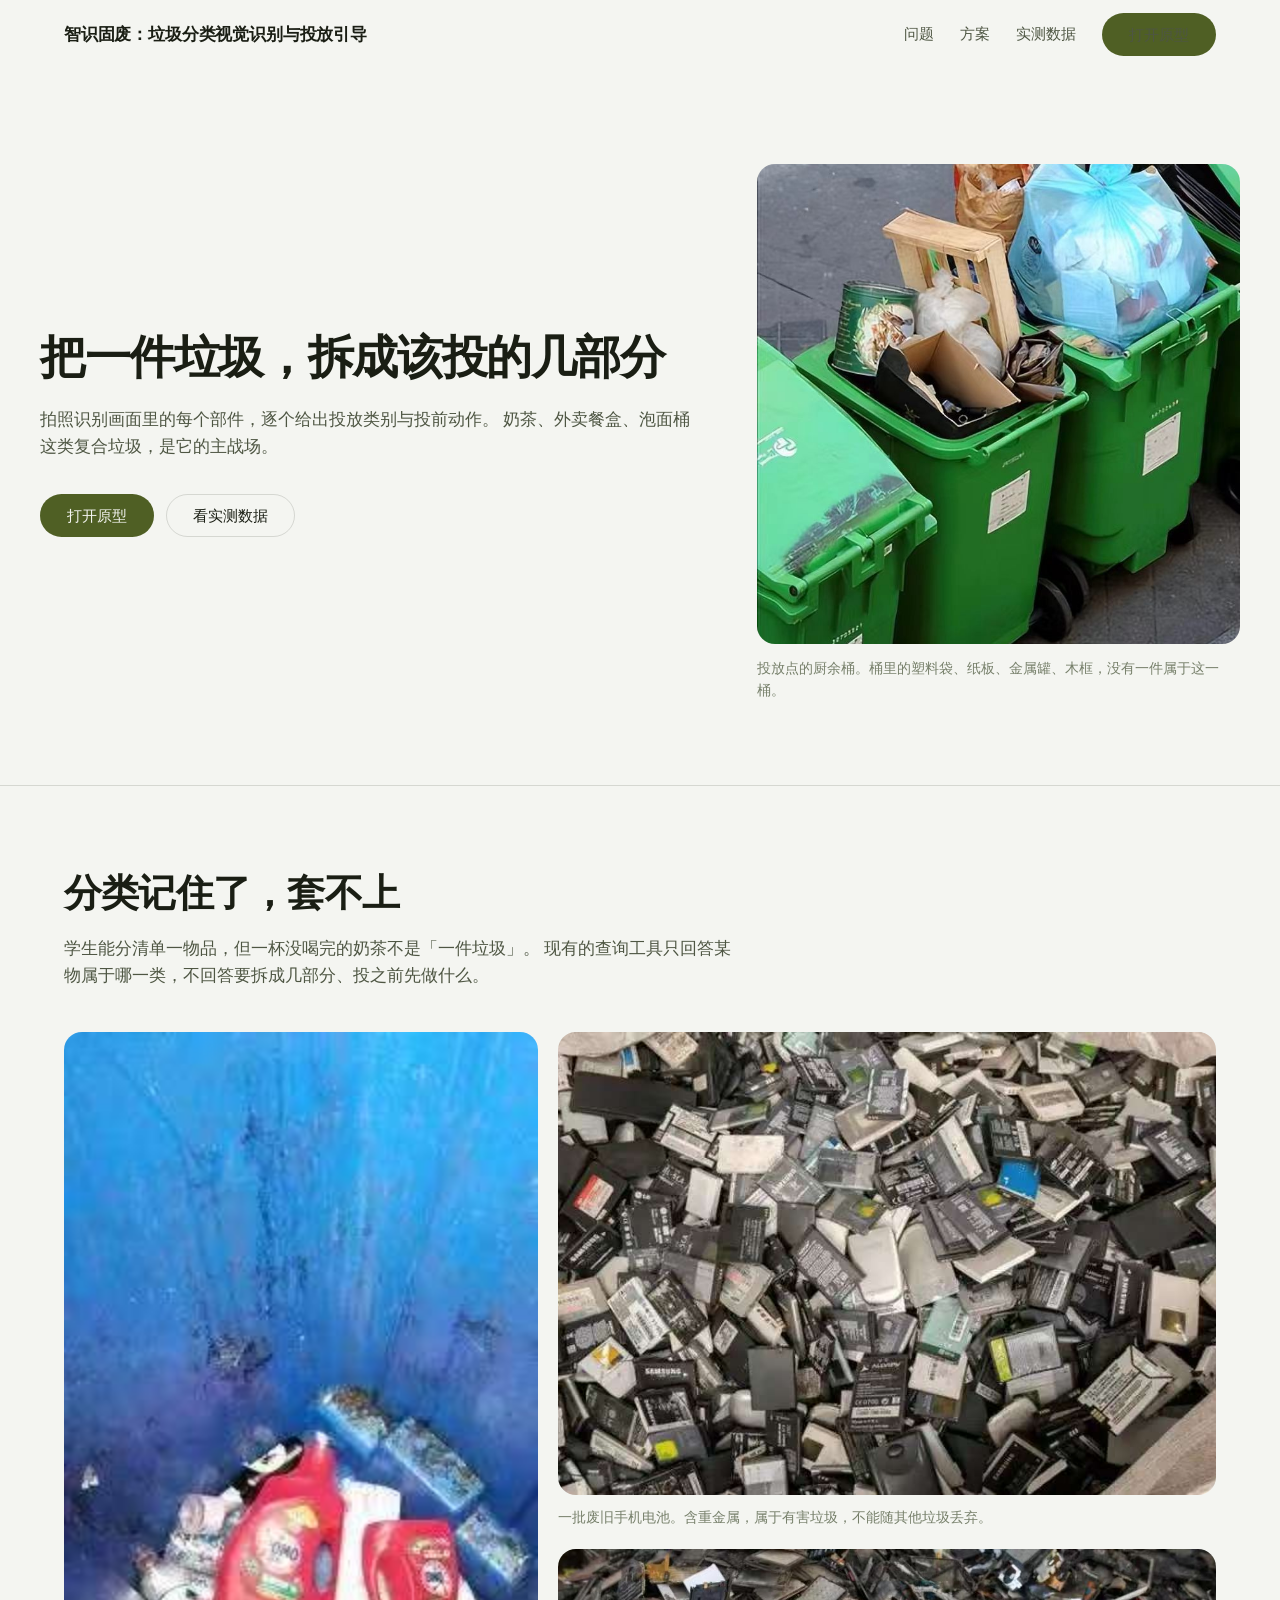
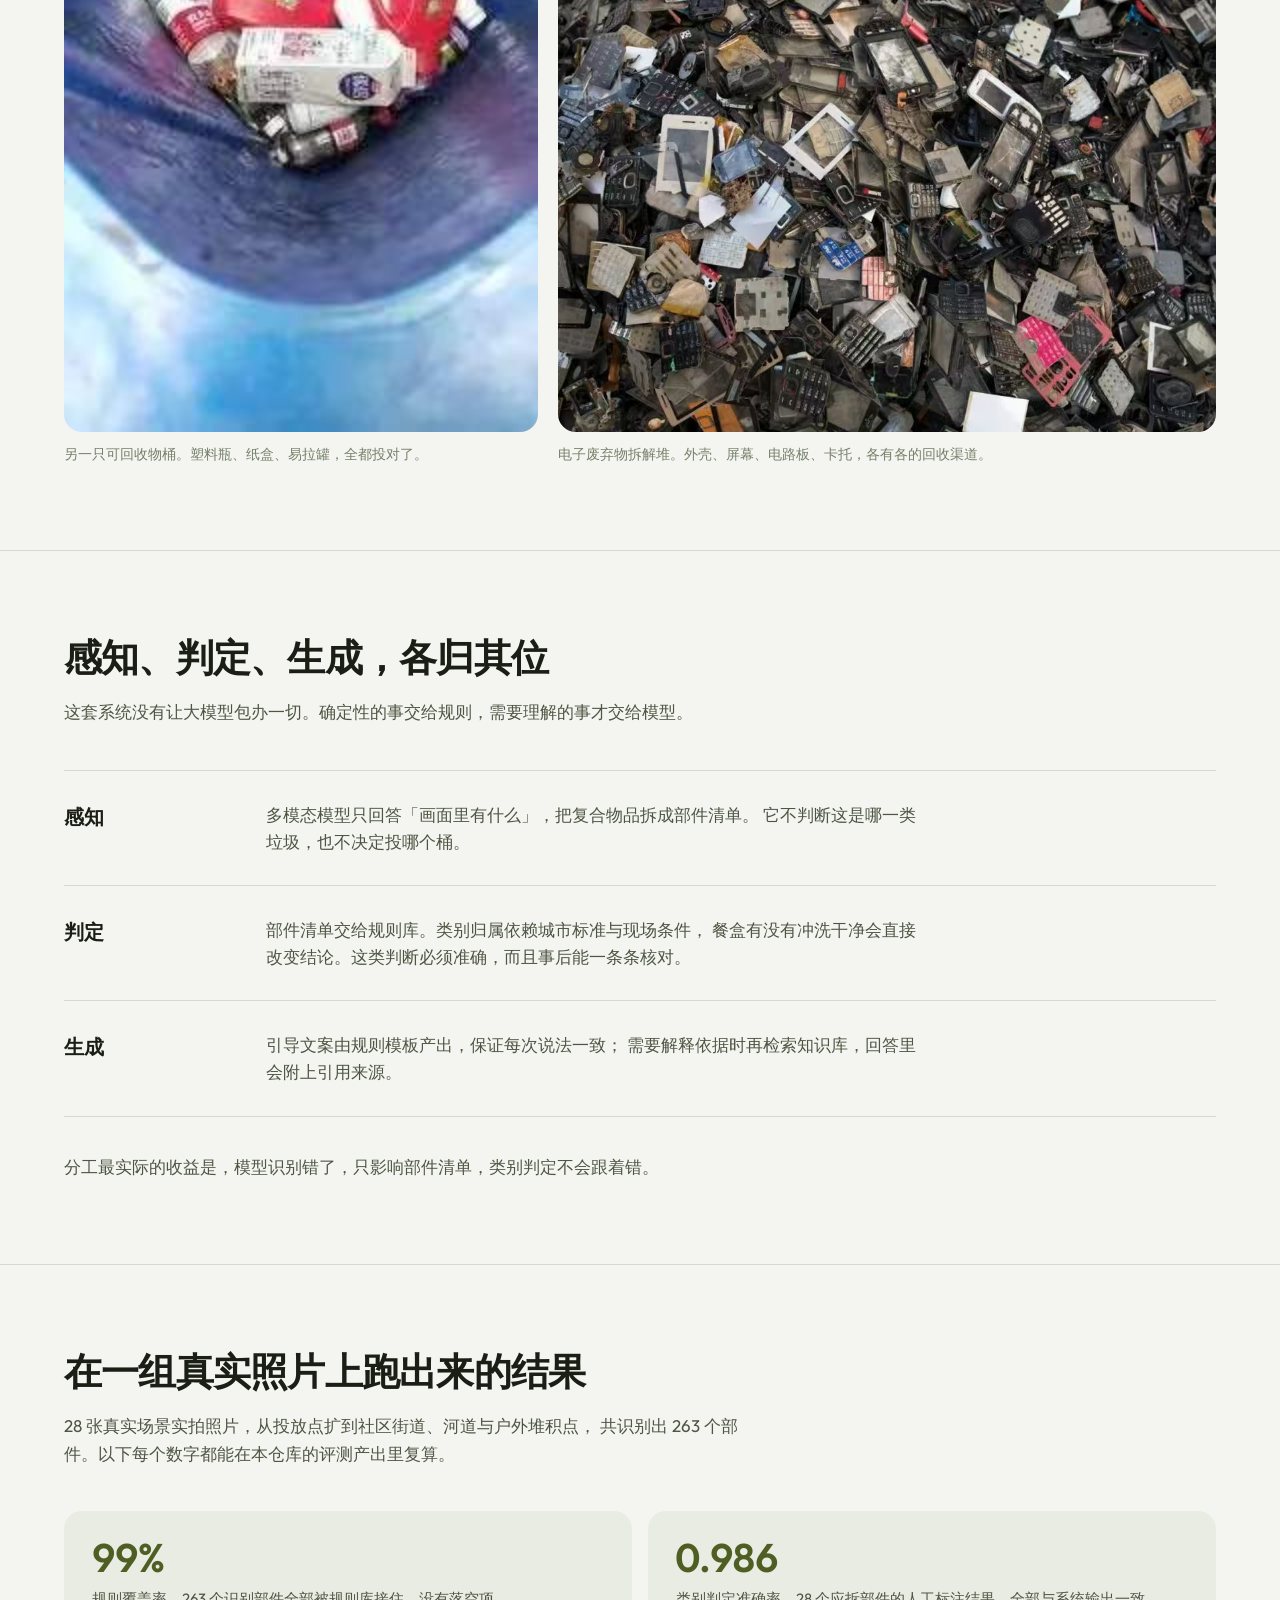
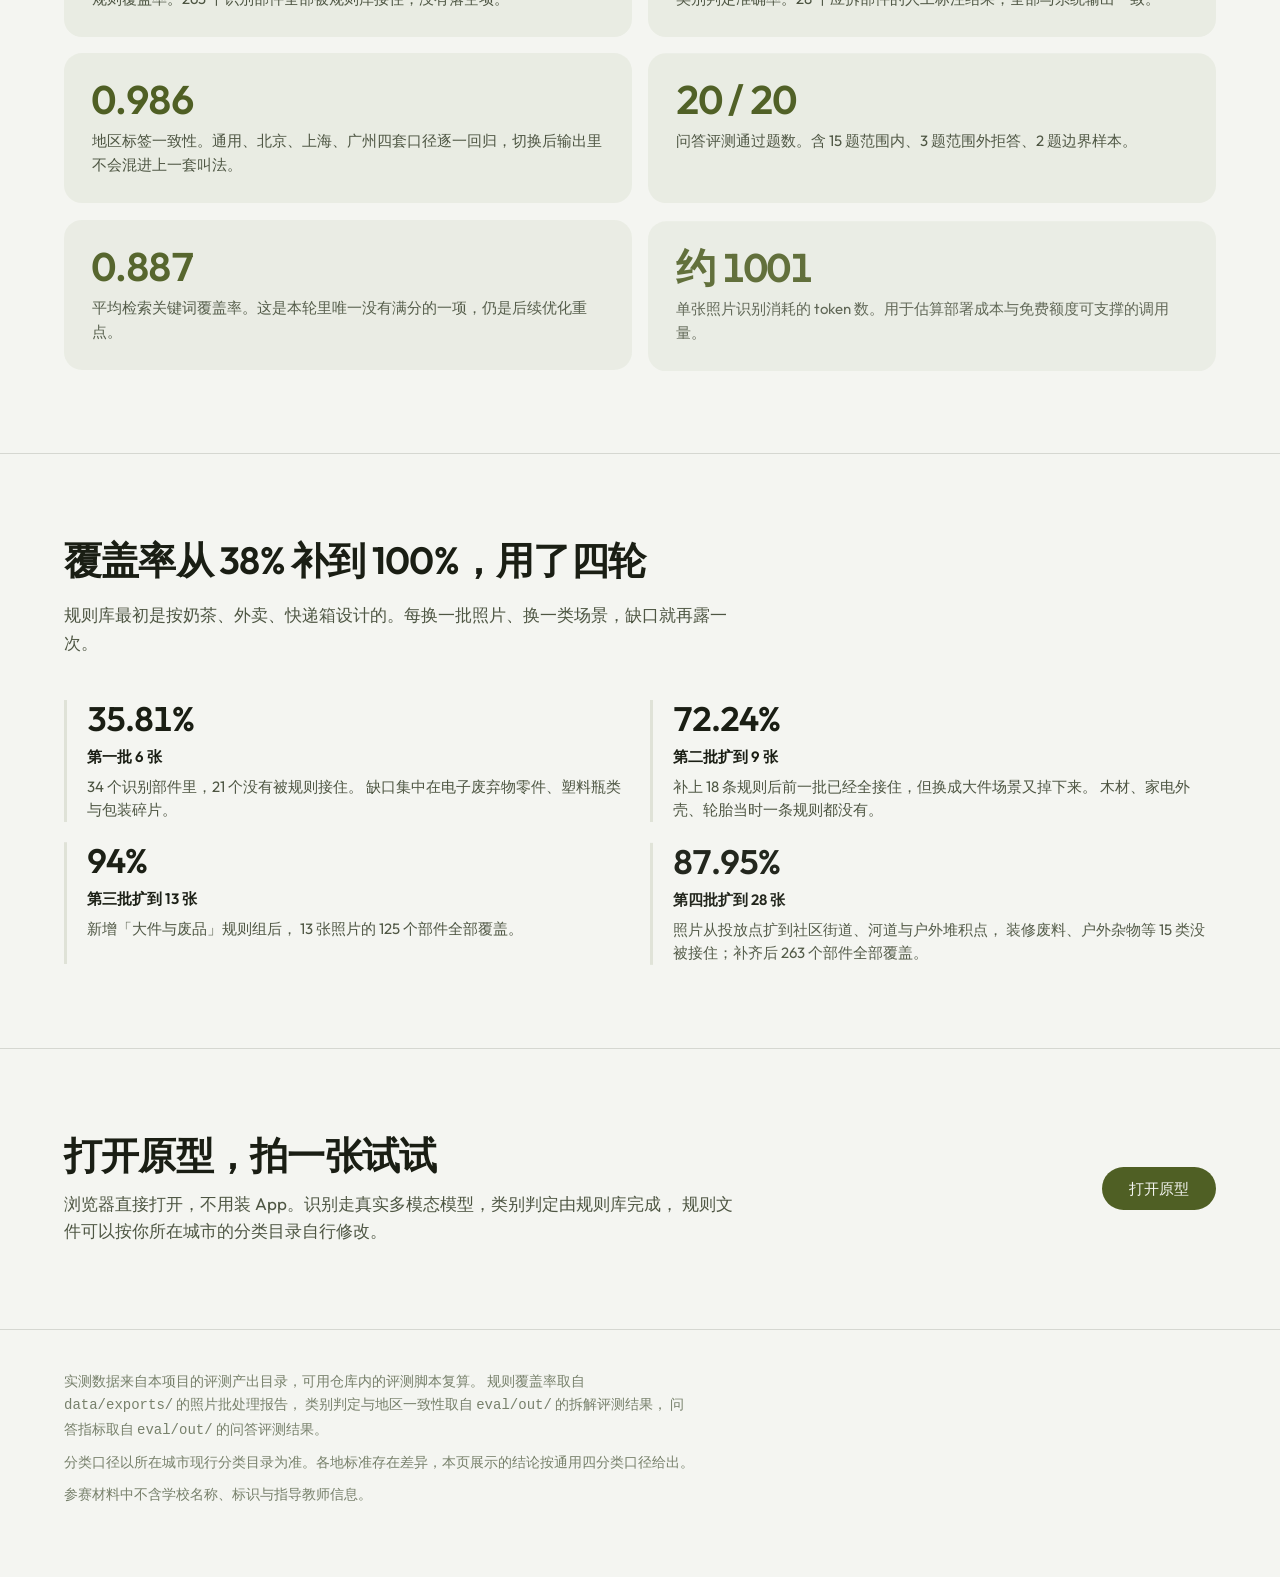
==== commit c1eca083: "iOS 主屏幕短名与页面标题统一为「智识固废」" ====
--- a/landing/index.html
+++ b/landing/index.html
@@ -12,7 +12,7 @@
 <link rel="apple-touch-icon" href="/pwa/apple-touch-icon.png">
 <meta name="mobile-web-app-capable" content="yes">
 <meta name="apple-mobile-web-app-capable" content="yes">
-<meta name="apple-mobile-web-app-title" content="垃圾投放引导">
+<meta name="apple-mobile-web-app-title" content="智识固废">
 </head>
 <body>
 
